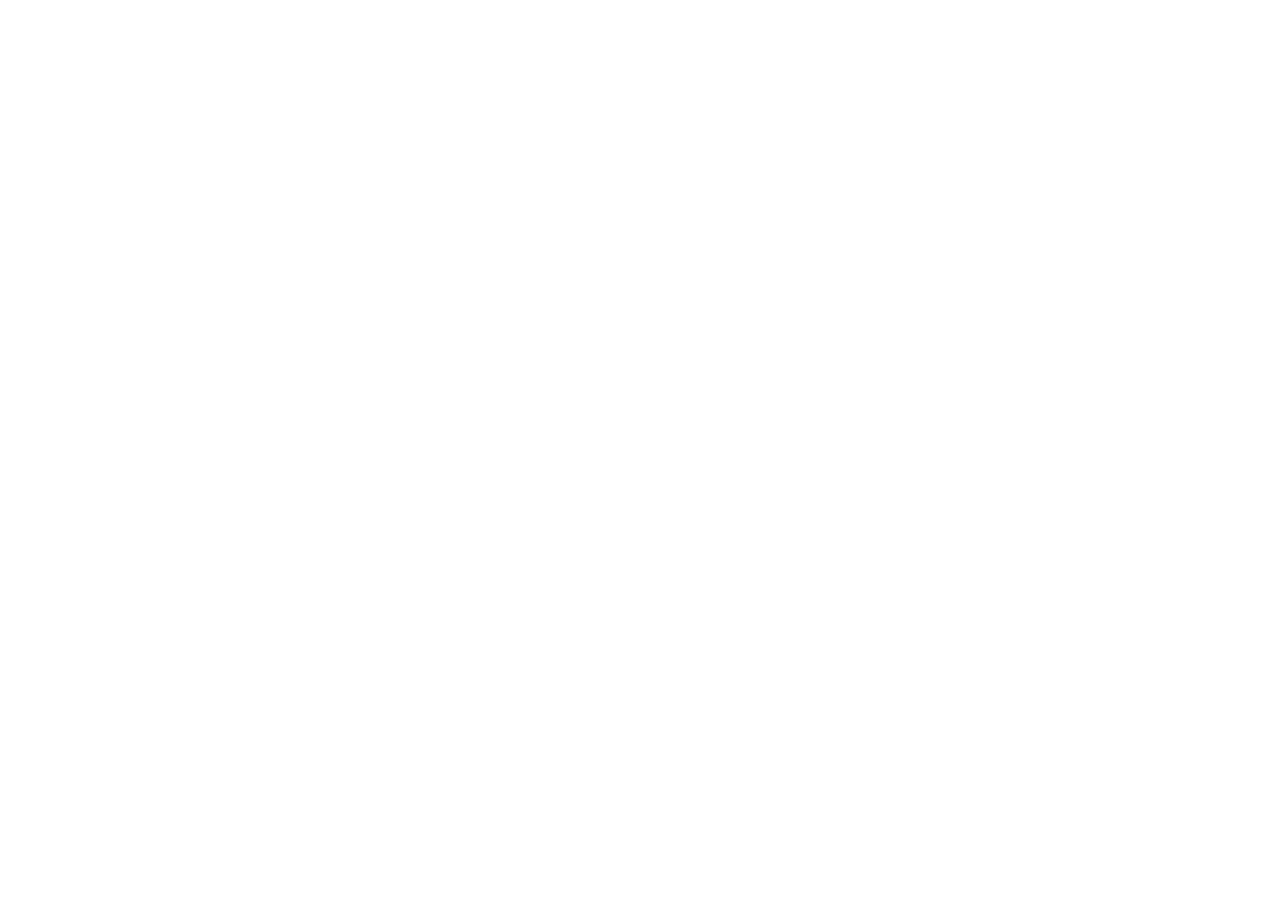
==== pricing.html @ ac459fe8 "comment" ====
<!DOCTYPE html>
<html lang="en">

<head>
    <meta charset="UTF-8">
    <meta name="viewport" content="width=device-width, initial-scale=1.0">
    <title>Pricing</title>


    <link href="https://cdn.jsdelivr.net/npm/bootstrap@5.0.2/dist/css/bootstrap.min.css" rel="stylesheet"
        integrity="sha384-EVSTQN3/azprG1Anm3QDgpJLIm9Nao0Yz1ztcQTwFspd3yD65VohhpuuCOmLASjC" crossorigin="anonymous">

    <!--==================Finsweet CSS=====================-->

    <link rel="stylesheet" data-purpose="Layout StyleSheet" title="Web Awesome"
        href="/css/app-wa-462758aa1e172f82d39e1ea35e919e0a.css?vsn=d">

    <link rel="stylesheet" href="https://site-assets.fontawesome.com/releases/v6.6.0/css/all.css">

    <link rel="stylesheet" href="https://site-assets.fontawesome.com/releases/v6.6.0/css/sharp-duotone-solid.css">

    <link rel="stylesheet" href="https://site-assets.fontawesome.com/releases/v6.6.0/css/sharp-thin.css">

    <link rel="stylesheet" href="https://site-assets.fontawesome.com/releases/v6.6.0/css/sharp-solid.css">

    <link rel="stylesheet" href="https://site-assets.fontawesome.com/releases/v6.6.0/css/sharp-regular.css">

    <link rel="stylesheet" href="https://site-assets.fontawesome.com/releases/v6.6.0/css/sharp-light.css">

    <link rel="stylesheet" href="./css/pricingCss/style.pricing.css">
    <link rel="stylesheet" href="./css/pricingCss/responsive.pricing.css">
</head>

<body>

 <!-- ================ anime bot=========== -->

</body>

</html>
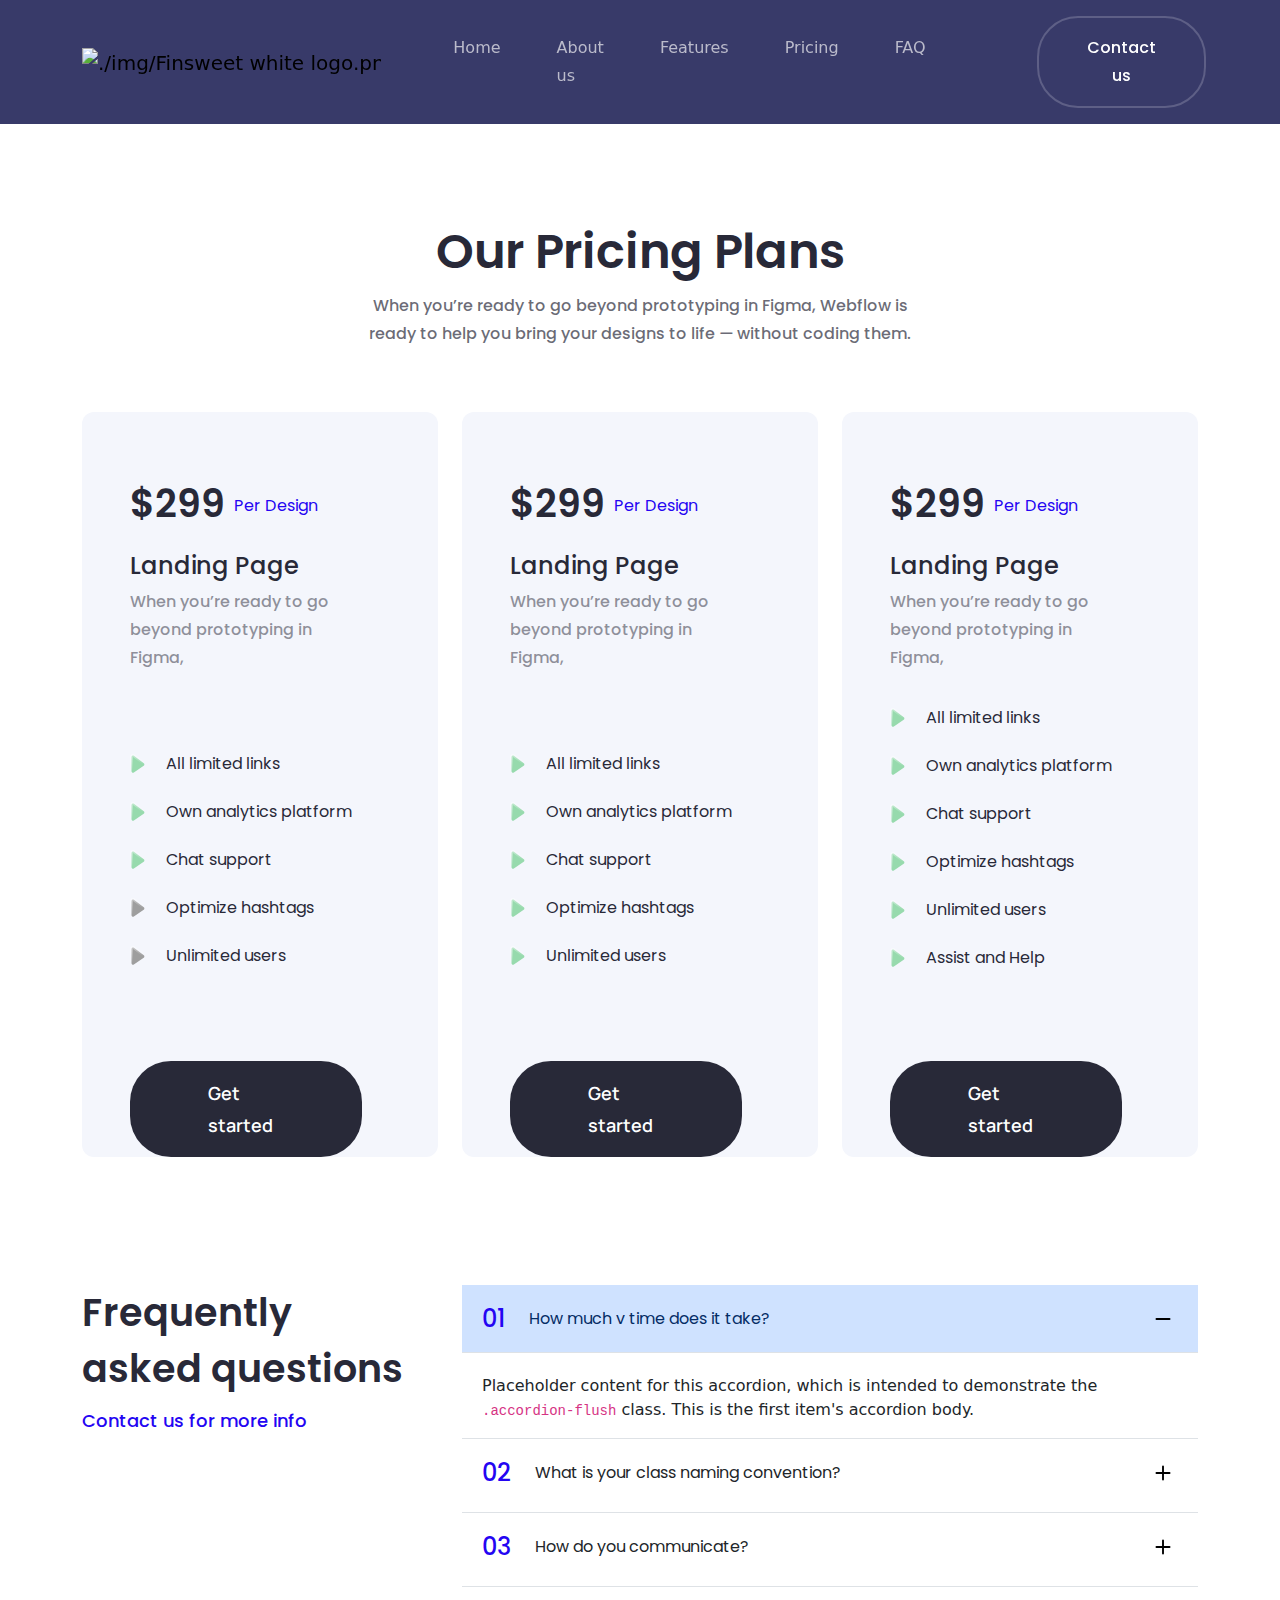
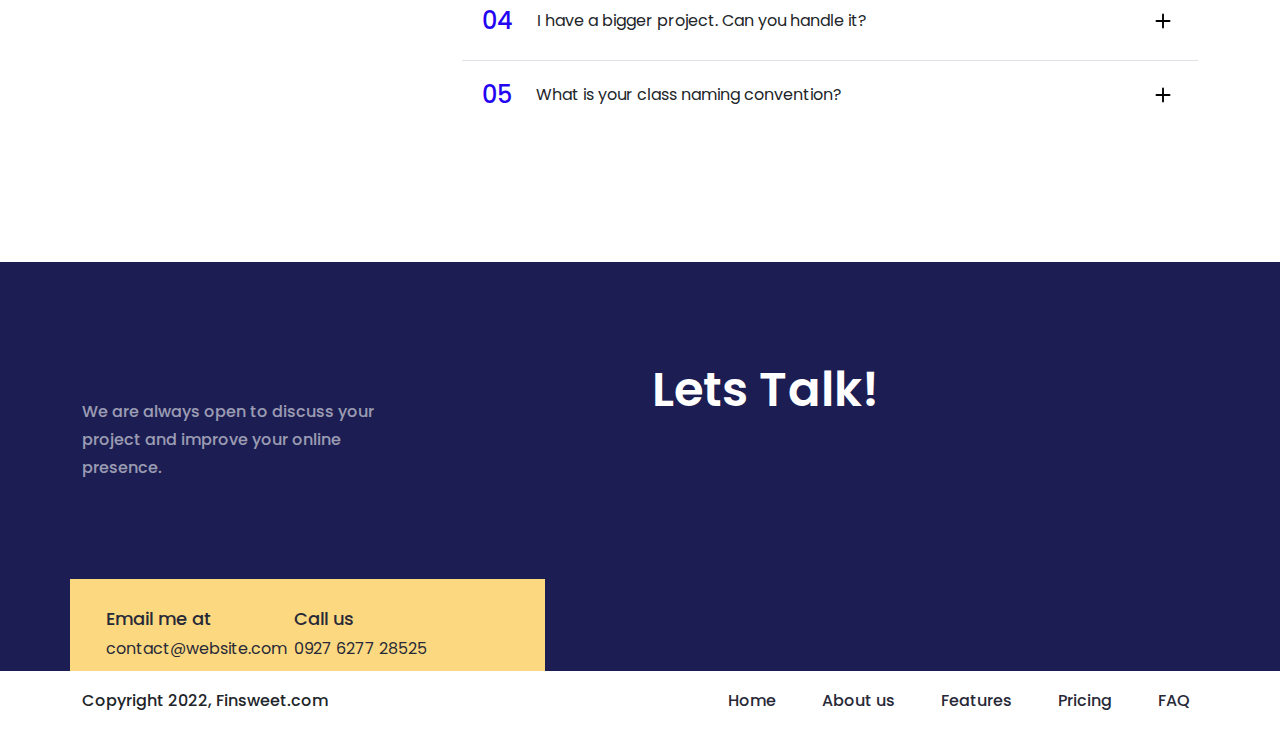
==== commit d4d84bd0: "pricing menu add" ====
--- a/pricing.html
+++ b/pricing.html
@@ -7,9 +7,6 @@
     <title>Pricing</title>
 
 
-    <link href="https://cdn.jsdelivr.net/npm/bootstrap@5.0.2/dist/css/bootstrap.min.css" rel="stylesheet"
-        integrity="sha384-EVSTQN3/azprG1Anm3QDgpJLIm9Nao0Yz1ztcQTwFspd3yD65VohhpuuCOmLASjC" crossorigin="anonymous">
-
     <!--==================Finsweet CSS=====================-->
 
     <link rel="stylesheet" data-purpose="Layout StyleSheet" title="Web Awesome"
@@ -26,15 +23,349 @@
     <link rel="stylesheet" href="https://site-assets.fontawesome.com/releases/v6.6.0/css/sharp-regular.css">
 
     <link rel="stylesheet" href="https://site-assets.fontawesome.com/releases/v6.6.0/css/sharp-light.css">
+
+    <link href="https://cdn.jsdelivr.net/npm/bootstrap@5.3.3/dist/css/bootstrap.min.css" rel="stylesheet"
+        integrity="sha384-QWTKZyjpPEjISv5WaRU9OFeRpok6YctnYmDr5pNlyT2bRjXh0JMhjY6hW+ALEwIH" crossorigin="anonymous">
 
     <link rel="stylesheet" href="./css/pricingCss/style.pricing.css">
     <link rel="stylesheet" href="./css/pricingCss/responsive.pricing.css">
 </head>
 
 <body>
-
- <!-- ================ anime bot=========== -->
-
+    <!-- ==================== Nav Bar Start ======================  -->
+
+    <div id="header" class="fixed-top sticky">
+        <div class="container p-0">
+            <nav class="navbar navbar-expand-lg NavBar_Modify">
+                <div class="container-fluid">
+                    <a class="navbar-brand" href="#"><img src="./images/Finsweet white logo 1.png" class=""
+                            alt="./img/Finsweet white logo.png"></a>
+                    <button class="navbar-toggler" type="button" data-bs-toggle="collapse"
+                        data-bs-target="#navbarSupportedContent" aria-controls="navbarSupportedContent"
+                        aria-expanded="false" aria-label="Toggle navigation">
+                        <span class="navbar-toggler-icon"></span>
+                    </button>
+                    <div class="collapse navbar-collapse" id="navbarSupportedContent">
+                        <ul class="navbar-nav ms-auto NavBarPadding">
+                            <li class="nav-item">
+                                <a class="nav-link NavBar_link" aria-current="page" href="./index.html">Home</a>
+                            </li>
+                            <li class="nav-item NavBarPadding">
+                                <a class="nav-link NavBar_link" aria-current="page" href="./about.html">About us</a>
+                            </li>
+                            <li class="nav-item NavBarPadding">
+                                <a class="nav-link NavBar_link" aria-current="page" href="./features.html">Features</a>
+                            </li>
+                            <li class="nav-item NavBarPadding">
+                                <a class="nav-link NavBar_link" aria-current="page" href="./pricing.html">Pricing</a>
+                            </li>
+                            <li class="nav-item NavBarPadding">
+                                <a class="nav-link NavBar_link" aria-current="page" href="#">FAQ</a>
+                            </li>
+                        </ul>
+                        <form class="d-flex btn_form" role="search">
+                            <button class="btn_Modify" type="submit">Contact us</button>
+                        </form>
+                    </div>
+                </div>
+            </nav>
+        </div>
+    </div>
+    <!-- ==================== Nav Bar End ======================  -->
+
+
+
+    <!-- ==================== Pricing part Start ======================  -->
+
+
+    <section id="Pricing">
+        <div class="container">
+            <!--//// pricing head part ////-->
+            <div class="d-flex flex-column align-items-center">
+                <div class="PricingHead">
+                    <h2 class="PricingHead__h2">Our Pricing Plans</h2>
+                    <p class="PricingHead__p pt-2">When you’re ready to go beyond prototyping in Figma, Webflow is ready
+                        to help
+                        you bring your designs to life — without coding them.</p>
+                </div>
+            </div>
+
+            <!-- //// pricing bottom part //// -->
+
+            <div class="row">
+                <div class="col-lg-4">
+                    <div class="pricingItem position-relative overflow-hidden z-1">
+                        <div class="pricingBgOverly">
+                            <h5 class="pricingItem__h5">$299 <span class="pricingItem__span align-middle z-1">Per
+                                    Design</span></h5>
+                            <h3 class="pricingItem__h3 mb-1 mt-3 ">Landing Page </h3>
+                            <p class="pricingItem__p ">When you’re ready to go beyond prototyping in Figma,</p>
+                            <ul class="pricingItem__list p-0">
+                                <li><img src="./images/Pointer.svg" alt="" class="me-3"> All limited
+                                    links</li>
+                                <li><img src="./images/Pointer.svg" alt="" class="me-3"> Own analytics
+                                    platform</li>
+                                <li><img src="./images/Pointer.svg" alt="" class="me-3"> Chat support
+                                </li>
+                                <li><img src="./images/Pointer (1).svg" alt="" class="me-3 pricingItem__icon"> Optimize
+                                    hashtags</li>
+                                <li><img src="./images/Pointer (1).svg" alt="" class="me-3 pricingItem__icon"> Unlimited
+                                    users</li>
+                            </ul>
+
+                            <div class="d-flex justify-content-center">
+                                <a href="#" class="pricingItem__btn">Get started</a>
+                            </div>
+                        </div>
+                    </div>
+                </div>
+                <div class="col-lg-4">
+                    <div class="pricingItem position-relative overflow-hidden z-1">
+                        <div class="pricingBgOverly">
+                            <h5 class="pricingItem__h5">$299 <span class="pricingItem__span align-middle z-1">Per
+                                    Design</span></h5>
+                            <h3 class="pricingItem__h3 mb-1 mt-3 ">Landing Page </h3>
+                            <p class="pricingItem__p ">When you’re ready to go beyond prototyping in Figma,</p>
+                            <ul class="pricingItem__list p-0">
+                                <li><img src="./images/Pointer.svg" alt="" class="me-3"> All limited
+                                    links</li>
+                                <li><img src="./images/Pointer.svg" alt="" class="me-3"> Own analytics
+                                    platform</li>
+                                <li><img src="./images/Pointer.svg" alt="" class="me-3"> Chat support
+                                </li>
+                                <li><img src="./images/Pointer.svg" alt="" class="me-3"> Optimize
+                                    hashtags</li>
+                                <li><img src="./images/Pointer.svg" alt="" class="me-3"> Unlimited
+                                    users</li>
+                            </ul>
+
+                            <div class="d-flex justify-content-center">
+                                <a href="#" class="pricingItem__btn">Get started</a>
+                            </div>
+                        </div>
+                    </div>
+                </div>
+                <div class="col-lg-4">
+                    <div class="pricingItem position-relative overflow-hidden z-1">
+                        <div class="pricingBgOverly">
+                            <h5 class="pricingItem__h5">$299 <span class="pricingItem__span align-middle z-1">Per
+                                    Design</span></h5>
+                            <h3 class="pricingItem__h3 mb-1 mt-3 ">Landing Page </h3>
+                            <p class="pricingItem__p ">When you’re ready to go beyond prototyping in Figma,</p>
+                            <ul class="pricingItem__list pricingItem-modify p-0">
+                                <li><img src="./images/Pointer.svg" alt="" class="me-3"> All limited
+                                    links</li>
+                                <li><img src="./images/Pointer.svg" alt="" class="me-3"> Own analytics
+                                    platform</li>
+                                <li><img src="./images/Pointer.svg" alt="" class="me-3"> Chat support
+                                </li>
+                                <li><img src="./images/Pointer.svg" alt="" class="me-3"> Optimize
+                                    hashtags</li>
+                                <li><img src="./images/Pointer.svg" alt="" class="me-3"> Unlimited
+                                    users</li>
+                                <li><img src="./images/Pointer.svg" alt="" class="me-3"> Assist and Help</li>
+                            </ul>
+
+                            <div class="d-flex justify-content-center">
+                                <a href="#" class="pricingItem__btn pricingItem__btn-Modify">Get started</a>
+                            </div>
+                        </div>
+                    </div>
+                </div>
+            </div>
+        </div>
+    </section>
+
+    <!-- ==================== Pricing part End ======================  -->
+
+    <!-- ==================== Questions  Part Start ======================  -->
+    <section id="Questions">
+        <div class="container">
+            <div class="row">
+                <div class="col-lg-4">
+                    <div class="QuestionsLeft">
+                        <h3 class="QuestionsLeft_h3 mb-2">Frequently <br>asked questions</h3>
+                        <span class="QuestionsLeft_link">Contact us for more info</span>
+                    </div>
+                </div>
+                <div class="col-lg-8">
+                    <div>
+                        <div class="accordion accordion-flush" id="accordionFlushExample">
+                            <div class="accordion-item">
+                                <h2 class="accordion-header Accordion-Moddify">
+                                    <button class="accordion-button" type="button" data-bs-toggle="collapse"
+                                        data-bs-target="#item1" aria-expanded="true" aria-controls="item1">
+                                        <span class="AccordionNum-Moddify me-4">01</span> How much v time does it take?
+                                    </button>
+                                </h2>
+                                <div id="item1" class="accordion-collapse collapse show"
+                                    data-bs-parent="#accordionFlushExample">
+                                    <div class="accordion-body">Placeholder content for this accordion, which is
+                                        intended to demonstrate the <code>.accordion-flush</code> class. This is the
+                                        first item's accordion body.</div>
+                                </div>
+                            </div>
+                            <div class="accordion-item">
+                                <h2 class="accordion-header Accordion-Moddify">
+                                    <button class="accordion-button collapsed" type="button" data-bs-toggle="collapse"
+                                        data-bs-target="#item2" aria-expanded="false" aria-controls="item1">
+                                        <span class="AccordionNum-Moddify me-4">02</span> What is your class naming
+                                        convention?
+                                    </button>
+                                </h2>
+                                <div id="item2" class="accordion-collapse collapse"
+                                    data-bs-parent="#accordionFlushExample">
+                                    <div class="accordion-body">Placeholder content for this accordion, which is
+                                        intended to demonstrate the <code>.accordion-flush</code> class. This is the
+                                        second item's accordion body. Let's imagine this being filled with some actual
+                                        content.</div>
+                                </div>
+                            </div>
+                            <div class="accordion-item">
+                                <h2 class="accordion-header Accordion-Moddify">
+                                    <button class="accordion-button collapsed" type="button" data-bs-toggle="collapse"
+                                        data-bs-target="#item3" aria-expanded="false" aria-controls="item3">
+                                        <span class="AccordionNum-Moddify me-4">03</span> How do you communicate?
+                                    </button>
+                                </h2>
+                                <div id="item3" class="accordion-collapse collapse"
+                                    data-bs-parent="#accordionFlushExample">
+                                    <div class="accordion-body">Placeholder content for this accordion, which is
+                                        intended to demonstrate the <code>.accordion-flush</code> class. This is the
+                                        third item's accordion body. Nothing more exciting happening here in terms of
+                                        content, but just filling up the space to make it look, at least at first
+                                        glance, a bit more representative of how this would look in a real-world
+                                        application.</div>
+                                </div>
+                            </div>
+                            <div class="accordion-item">
+                                <h2 class="accordion-header Accordion-Moddify">
+                                    <button class="accordion-button collapsed" type="button" data-bs-toggle="collapse"
+                                        data-bs-target="#item4" aria-expanded="false" aria-controls="item4">
+                                        <span class="AccordionNum-Moddify me-4">04</span> I have a bigger project. Can
+                                        you handle it?
+                                    </button>
+                                </h2>
+                                <div id="item4" class="accordion-collapse collapse"
+                                    data-bs-parent="#accordionFlushExample">
+                                    <div class="accordion-body">Placeholder content for this accordion, which is
+                                        intended to demonstrate the <code>.accordion-flush</code> class. This is the
+                                        third item's accordion body. Nothing more exciting happening here in terms of
+                                        content, but just filling up the space to make it look, at least at first
+                                        glance, a bit more representative of how this would look in a real-world
+                                        application.</div>
+                                </div>
+                            </div>
+                            <div class="accordion-item">
+                                <h2 class="accordion-header Accordion-Moddify">
+                                    <button class="accordion-button collapsed" type="button" data-bs-toggle="collapse"
+                                        data-bs-target="#item5" aria-expanded="false" aria-controls="item5">
+                                        <span class="AccordionNum-Moddify me-4">05</span> What is your class naming
+                                        convention?
+                                    </button>
+                                </h2>
+                                <div id="item5" class="accordion-collapse collapse"
+                                    data-bs-parent="#accordionFlushExample">
+                                    <div class="accordion-body">Placeholder content for this accordion, which is
+                                        intended to demonstrate the <code>.accordion-flush</code> class. This is the
+                                        third item's accordion body. Nothing more exciting happening here in terms of
+                                        content, but just filling up the space to make it look, at least at first
+                                        glance, a bit more representative of how this would look in a real-world
+                                        application.</div>
+                                </div>
+                            </div>
+                        </div>
+                    </div>
+                </div>
+            </div>
+        </div>
+    </section>
+
+    <!-- ==================== Questions  Part End ======================  -->
+
+
+
+
+    <!-- ==================== footer Part Start ======================  -->
+
+
+    <footer id="footer">
+        <div class="container">
+            <div class="row">
+                <!-- footer left part -->
+                <div class="col-lg-5">
+                    <div class="col-lg-9">
+                        <a href="#"><img src="./images/Finsweet white logo 1.png" alt=""></a>
+                        <p class="footer__p mt-3">We are always open to discuss your project and improve your online
+                            presence.</p>
+                    </div>
+                    <div class="row footerContact ps-4 pt-4 pb-2">
+                        <div class="col-lg-5">
+                            <h4 class="footerContact__emailtitle">Email me at</h4>
+                            <a href="#" class="footerContact_email">contact@website.com</a>
+                        </div>
+                        <div class="col-lg-6 ">
+                            <h4 class="footerContact__calltitle">Call us</h4>
+                            <a href="#" class="footerContact__num">0927 6277 28525</a>
+                        </div>
+                    </div>
+                </div>
+                <!-- footer right part -->
+                <div class="col-lg-3 offset-1">
+                    <h2 class="footerRight__h2">Lets Talk!</h2>
+                    <div class="footerSocial">
+                        <a href="#"><i class="fa-brands fa-facebook footerRight__Socail-Moddify"></i></a>
+                        <a href="#"><i class="fa-brands fa-twitter footerRight__Socail-Moddify"></i></a>
+                        <a href="#"><i class="fa-brands fa-instagram footerRight__Socail-Moddify"></i></a>
+                        <a href="#"><i class="fa-brands fa-linkedin footerRight__Socail-Moddify"></i></a>
+                    </div>
+                </div>
+            </div>
+        </div>
+    </footer>
+    <!-- footer menu  -->
+    <footer id="footerMenu">
+        <div class="container p-0">
+            <nav class="navbar navbar-expand-lg">
+                <div class="container-fluid">
+                    <span class="footer__copyright">Copyright 2022, Finsweet.com</span>
+                    <div class="collapse navbar-collapse" id="navbarSupportedContent">
+                        <ul class="navbar-nav ms-auto">
+                            <li class="nav-item">
+                                <a class="nav-link footer__navlink" aria-current="page" href="#">Home</a>
+                            </li>
+                            <li class="nav-item footer__navitem">
+                                <a class="nav-link footer__navlink" aria-current="page" href="#">About us</a>
+                            </li>
+                            <li class="nav-item footer__navitem">
+                                <a class="nav-link footer__navlink" aria-current="page" href="#">Features</a>
+                            </li>
+                            <li class="nav-item footer__navitem">
+                                <a class="nav-link footer__navlink" aria-current="page" href="#">Pricing</a>
+                            </li>
+                            <li class="nav-item footer__navitem">
+                                <a class="nav-link footer__navlink" aria-current="page" href="#">FAQ</a>
+                            </li>
+                        </ul>
+                    </div>
+                </div>
+            </nav>
+        </div>
+    </footer>
+    <!-- ==================== footer Part End ======================  -->
+
+
+
+
+
+
+
+
+    <!-- ================ anime bot=========== -->
+
+    <script src="https://cdn.jsdelivr.net/npm/bootstrap@5.3.3/dist/js/bootstrap.bundle.min.js"
+        integrity="sha384-YvpcrYf0tY3lHB60NNkmXc5s9fDVZLESaAA55NDzOxhy9GkcIdslK1eN7N6jIeHz"
+        crossorigin="anonymous"></script>
 </body>
 
 </html>--- a/css/pricingCss/style.pricing.css
+++ b/css/pricingCss/style.pricing.css
@@ -0,0 +1,438 @@
+
+@import url('https://fonts.googleapis.com/css2?family=Manrope:wght@200..800&family=Poppins:ital,wght@0,100;0,200;0,300;0,400;0,500;0,600;0,700;0,800;0,900;1,100;1,200;1,300;1,400;1,500;1,600;1,700;1,800;1,900&display=swap');
+
+/* ==================common css Start=================== */
+
+* {
+    margin: 0;
+    padding: 0;
+    outline: 0;
+    box-sizing: border-box;
+}
+
+ul,
+li,
+ol {
+    list-style: none;
+}
+
+a,
+span {
+    text-decoration: none;
+    display: inline-block;
+}
+
+h1,
+h2,
+h3,
+h4,
+h5,
+h6,
+div,
+section,
+p,
+a,
+button,
+img,
+svg {
+    margin: 0;
+    padding: 0;
+}
+
+img {
+    vertical-align: middle;
+}
+
+:root {
+    --bg_color: #1C1E53;
+    --dark_blue: #282938;
+    --royle_blue: #2405F2;
+    --Manrope: "Manrope", sans-serif;
+    --Poppins: "Poppins", sans-serif;
+    --primary_font_color: #282938;
+    --primary_font_size: 16px;
+    --primary_font_weight: 400;
+    --primary_heading_size: 32px;
+    --primary_heading_weight: 500;
+}
+
+/* ==================common css end=================== */
+
+/*==================== Nav Bar Start ====================== */
+
+.sticky {
+    background: #1c1e53df;
+}
+
+.NavBar_Modify {
+    padding: 16px 0;
+}
+
+.NavBarPadding {
+    padding-left: 56px;
+}
+
+.NavBar_link {
+    color: #BBBBCB;
+    font-family: var(--font_family);
+    font-size: var(--primary_font_size);
+    font-weight: var(--primary_heading_weight);
+    line-height: 28px;
+    transition: ease-in-out 0.3s;
+    position: relative;
+    padding: 0 !important;
+}
+
+.NavBar_link::after {
+    content: "";
+    height: 3px;
+    width: 0%;
+    background-color: rgb(255, 255, 255);
+    position: absolute;
+    bottom: 0;
+    left: 0;
+    transition: ease-in-out 0.3s;
+}
+
+.NavBar_link:hover {
+    color: #fff;
+}
+
+.NavBar_link:hover::after {
+    width: 100%;
+}
+
+.btn_Modify {
+    font-family: var(--Poppins);
+    font-size: var(--primary_font_size);
+    font-weight: var(--primary_heading_weight);
+    line-height: 28px;
+    padding: 16px 48px;
+    background: transparent;
+    border: 2px solid #F4F6FC33;
+    border-radius: 41px;
+    margin-left: 111px;
+    color: #fff;
+    overflow: hidden;
+    position: relative;
+    transition: 0.5s all ease;
+}
+
+.btn_Modify:hover {
+    color: var(--dark_blue);
+}
+
+.btn_Modify::after {
+    content: "";
+    height: 100%;
+    width: 100%;
+    background: rgba(252, 217, 128, 1);
+    position: absolute;
+    bottom: 0;
+    left: -190px;
+    border-radius: 41px;
+    transition: 0.5s all ease;
+    z-index: -1;
+}
+
+.btn_Modify:hover::after {
+    left: 0;
+}
+
+/*==================== Nav Bar End ====================== */
+
+
+/* <!-- ==================== Pricing part start ======================  --> */
+
+#Pricing{
+    padding: 220px 0 0;
+}
+
+.PricingHead{
+    width: 562px; 
+    text-align: center;  
+}
+
+.PricingHead__h2{
+    font-family: var(--Poppins);
+    font-size: 48px;
+    font-weight: 600;
+    line-height: 64px;
+    color: var(--dark_blue);
+}
+
+.PricingHead__p{
+    font-family: var(--Poppins);
+    font-size: var(--primary_font_size);
+    font-weight: var(--primary_heading_weight);
+    line-height: 28px;    
+    color: rgba(40, 41, 56, 0.686);
+}
+
+/* <!-- //// pricing bottom part //// --> */
+
+.pricingItem{
+    height: 745px;
+    background: #F4F6FC;
+    padding: 64px 76px 0 48px;
+    border-radius: 12px;
+    transition: ease-in-out 0.2s;
+    margin-top: 64px;
+}
+
+.pricingItem:hover{
+    background: var(--bg_color);
+    scale: 1.03;
+}
+.pricingBgOverly::before {
+    content: "";
+    position: absolute;
+    width: 150%;
+    height: 150%;
+    left: -119px;
+    top: -411px;
+    clip-path: circle(50% at 50% 50%);
+    z-index: -1;
+}
+.pricingItem:hover .pricingBgOverly::before{
+    background: rgba(255, 255, 255, 0.06);
+}
+
+.pricingItem__h5{
+    font-family: Poppins;
+    font-size: 38px;
+    font-weight: 600;
+    line-height: 56px;   
+    color: var(--dark_blue); 
+}
+
+.pricingItem:hover .pricingItem__h5{
+    color: #fff;
+}
+
+.pricingItem__span{
+    font-family: Poppins;
+    font-size: 16px;
+    font-weight: 400;
+    line-height: 28px;
+    color: var(--royle_blue);    
+}
+.pricingItem:hover .pricingItem__span{
+    color: #FCD980;
+}
+
+.pricingItem__h3{
+    font-family: Poppins;
+    font-size: 24px;
+    font-weight: 500;
+    line-height: 36px;
+    color: var(--dark_blue);    
+}
+.pricingItem:hover .pricingItem__h3{
+    color: #fff;
+}
+.pricingItem__p{
+    font-family: Poppins;
+    font-size: 16px;
+    font-weight: 500;
+    line-height: 28px;
+    color: rgba(40, 41, 56, 0.509);    
+}
+
+.pricingItem:hover .pricingItem__p{
+    color: rgba(255, 255, 255, 0.591);
+}
+
+.pricingItem__list{
+    margin-top: 78px;
+}
+
+.pricingItem__list li{
+    font-family: var(--Poppins);
+    font-size: var(--primary_font_size);
+    font-weight: var(--primary_font_weight);
+    line-height: 28px;
+    color: #282938;
+    margin-bottom: 20px;
+}
+.pricingItem:hover .pricingItem__list li{
+    color: #fff;
+}
+.pricingItem__icon {
+    filter: grayscale(1);
+}
+
+.pricingItem__btn{
+    font-family: var(--Manrope);
+    font-size: 18px;
+    font-weight: 600;
+    line-height: 32px; 
+    color: #fff;
+    padding: 16px 78px;
+    background: var(--dark_blue);
+    border-radius: 41px;
+    margin-top: 71px;
+}
+
+.pricingItem:hover .pricingItem__btn{
+    color: var(--dark_blue);
+    background: #FCD980;
+}
+
+.pricingItem-modify{
+    margin-top: 32px;
+}
+.pricingItem__btn-Modify{
+    margin-top: 69px;
+}
+
+/* <!-- ==================== Pricing part End ======================  --> */
+
+
+/* <!-- =================== Questions  Part Start =====================  --> */
+
+#Questions {
+    padding: 128px 0;
+}
+
+.QuestionsLeft_h3 {
+    font-family: var(--Poppins);
+    font-size: 38px;
+    font-weight: 600;
+    line-height: 56px;
+    color: var(--dark_blue);
+}
+
+.QuestionsLeft_link {
+    font-family: var(--Poppins);
+    font-size: 18px;
+    font-weight: var(--primary_heading_weight);
+    line-height: 32px;
+    color: var(--royle_blue);
+}
+
+.accordion-header{
+    margin-bottom: 5px;
+}
+
+.accordion-button::after {
+    background-image: url("/images/plus.svg");
+    background-size: 30px;
+    width: 30px;
+    height: 30px;
+}
+
+.accordion-button:not(.collapsed)::after {
+    background-image: url("/images/dash.svg");
+}
+
+.Accordion-Moddify{
+    font-family: var(--Poppins);
+    font-size: 24px;
+    font-weight: var(--primary_heading_weight);
+    line-height: 36px;
+}
+
+.AccordionNum-Moddify{
+    font-family: var(--Poppins);
+    font-size: 24px;
+    font-weight: var(--primary_heading_weight);
+    line-height: 36px;
+    color: #2405F2;
+}
+
+/* <!-- ==================== Questions  Part End ======================  --> */
+
+
+
+/* ==================== footer part Start ===================== */
+
+#footer{
+    background: rgba(28, 30, 83, 1);
+    padding: 96px 0 0;
+}
+
+.footer__p{
+    font-family: var(--Poppins);
+    font-size: var(--primary_font_size);
+    font-weight: var(--primary_heading_weight);
+    line-height: 28px;
+    color: rgba(255, 255, 255, 0.573);
+}   
+
+.footerContact{
+    background: #FCD980;
+    margin-top: 97px;
+}
+
+.footerContact__emailtitle{
+    font-family: var(--Poppins);
+    font-size: 18px;
+    font-weight: 500;
+    line-height: 32px; 
+    color: var(--dark_blue);  
+}
+
+.footerContact_email{
+    font-family: var(--Poppins);
+    font-size: var(--primary_font_weight);
+    font-weight: var(--primary_font_weight);
+    line-height: 28px;  
+    color: var(--dark_blue);  
+}
+
+.footerContact__calltitle{
+    font-family: var(--Poppins);
+    font-size: 18px;
+    font-weight: 500;
+    line-height: 32px; 
+    color: var(--dark_blue);    
+}
+
+.footerContact__num{
+    font-family: var(--Poppins);
+    font-size: var(--primary_font_weight);
+    font-weight: var(--primary_font_weight);
+    line-height: 28px;  
+    color: var(--dark_blue); 
+}
+
+/* <!-- footer right part --> */
+
+.footerRight__h2{
+    font-family: var(--Poppins);
+    font-size: 48px;
+    font-weight: 600;
+    line-height: 64px;    
+    color: #fff;
+}
+
+.footerRight__Socail-Moddify{
+    color: #fff;
+    width: 16px;
+    height: 16px;
+    margin-right: 26px;
+    margin-top: 112px;
+}
+
+.footer__copyright{
+    font-family: Poppins;
+    font-size: 16px;
+    font-weight: 500;
+    line-height: 28px;    
+}
+
+.footer__navitem{
+    padding-left: 30px;
+}
+
+.footer__navlink{
+    font-family: Poppins;
+    font-size: 16px;
+    font-weight: 500;
+    line-height: 28px;    
+    color: var(--dark_blue);
+}
+
+
+/* ==================== footer part End ===================== */
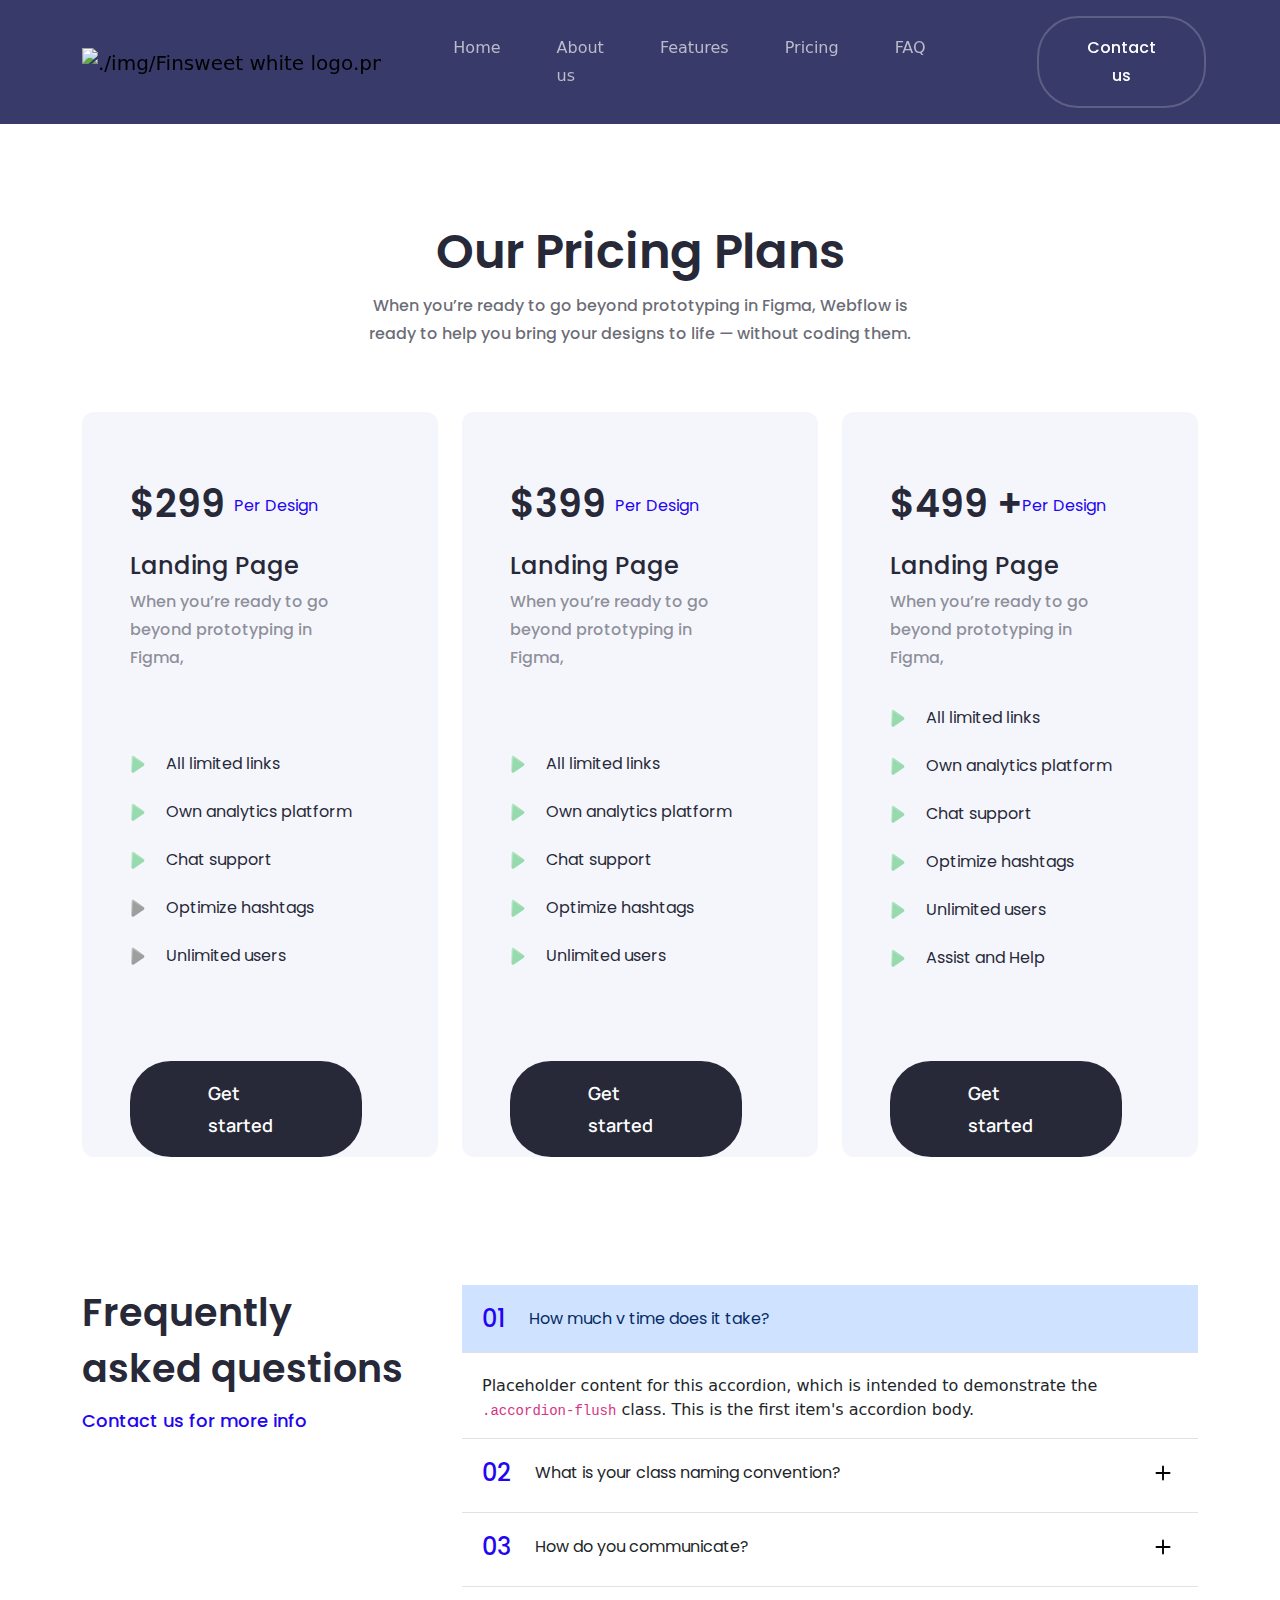
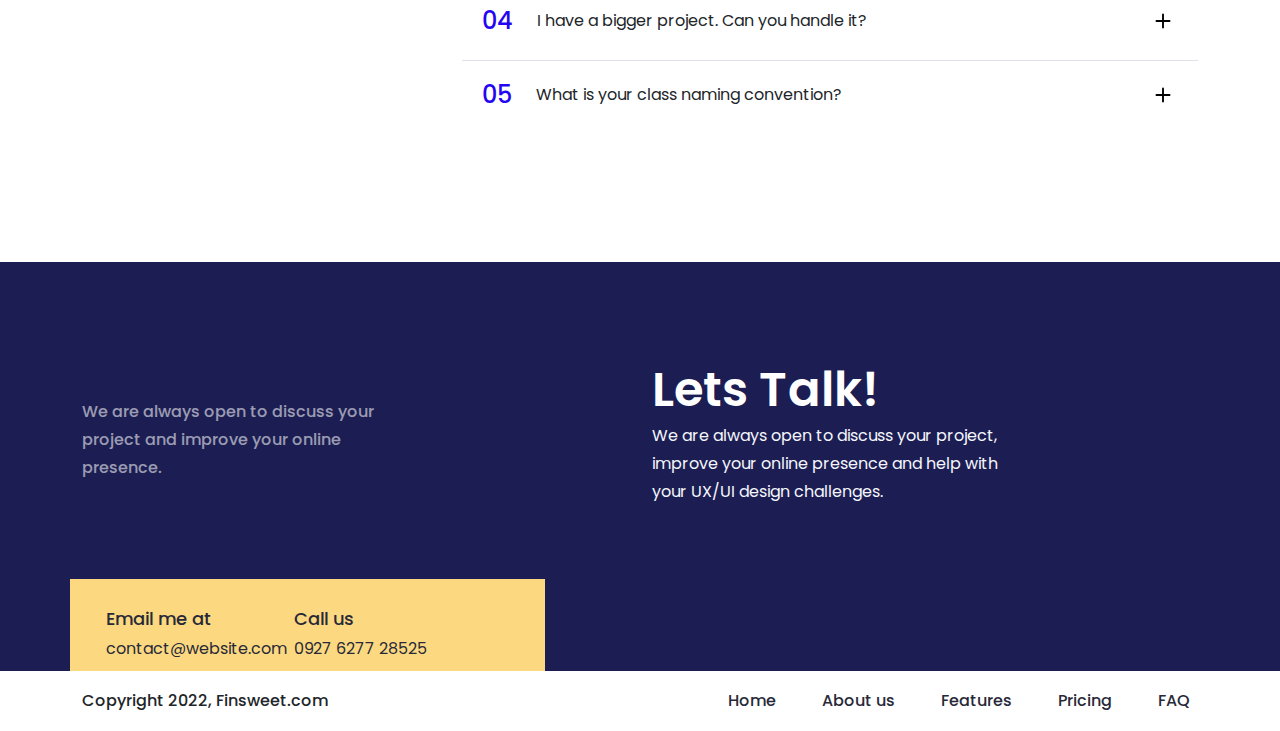
==== commit b9df9731: "Moddify Class" ====
--- a/pricing.html
+++ b/pricing.html
@@ -83,8 +83,8 @@
             <!--//// pricing head part ////-->
             <div class="d-flex flex-column align-items-center">
                 <div class="PricingHead">
-                    <h2 class="PricingHead__h2">Our Pricing Plans</h2>
-                    <p class="PricingHead__p pt-2">When you’re ready to go beyond prototyping in Figma, Webflow is ready
+                    <h2 class="PricingHead__title">Our Pricing Plans</h2>
+                    <p class="PricingHead__summary pt-2">When you’re ready to go beyond prototyping in Figma, Webflow is ready
                         to help
                         you bring your designs to life — without coding them.</p>
                 </div>
@@ -96,10 +96,10 @@
                 <div class="col-lg-4">
                     <div class="pricingItem position-relative overflow-hidden z-1">
                         <div class="pricingBgOverly">
-                            <h5 class="pricingItem__h5">$299 <span class="pricingItem__span align-middle z-1">Per
+                            <h5 class="pricingItem__price">$299 <span class="pricingItem__span align-middle z-1">Per
                                     Design</span></h5>
-                            <h3 class="pricingItem__h3 mb-1 mt-3 ">Landing Page </h3>
-                            <p class="pricingItem__p ">When you’re ready to go beyond prototyping in Figma,</p>
+                            <h3 class="pricingItem__title mb-1 mt-3 ">Landing Page </h3>
+                            <p class="pricingItem__summary">When you’re ready to go beyond prototyping in Figma,</p>
                             <ul class="pricingItem__list p-0">
                                 <li><img src="./images/Pointer.svg" alt="" class="me-3"> All limited
                                     links</li>
@@ -122,10 +122,10 @@
                 <div class="col-lg-4">
                     <div class="pricingItem position-relative overflow-hidden z-1">
                         <div class="pricingBgOverly">
-                            <h5 class="pricingItem__h5">$299 <span class="pricingItem__span align-middle z-1">Per
+                            <h5 class="pricingItem__price">$399 <span class="pricingItem__span align-middle z-1">Per
                                     Design</span></h5>
-                            <h3 class="pricingItem__h3 mb-1 mt-3 ">Landing Page </h3>
-                            <p class="pricingItem__p ">When you’re ready to go beyond prototyping in Figma,</p>
+                            <h3 class="pricingItem__title mb-1 mt-3 ">Landing Page </h3>
+                            <p class="pricingItem__summary ">When you’re ready to go beyond prototyping in Figma,</p>
                             <ul class="pricingItem__list p-0">
                                 <li><img src="./images/Pointer.svg" alt="" class="me-3"> All limited
                                     links</li>
@@ -148,10 +148,10 @@
                 <div class="col-lg-4">
                     <div class="pricingItem position-relative overflow-hidden z-1">
                         <div class="pricingBgOverly">
-                            <h5 class="pricingItem__h5">$299 <span class="pricingItem__span align-middle z-1">Per
+                            <h5 class="pricingItem__price">$499 +<span class="pricingItem__span align-middle z-1">Per
                                     Design</span></h5>
-                            <h3 class="pricingItem__h3 mb-1 mt-3 ">Landing Page </h3>
-                            <p class="pricingItem__p ">When you’re ready to go beyond prototyping in Figma,</p>
+                            <h3 class="pricingItem__title mb-1 mt-3 ">Landing Page </h3>
+                            <p class="pricingItem__summary ">When you’re ready to go beyond prototyping in Figma,</p>
                             <ul class="pricingItem__list pricingItem-modify p-0">
                                 <li><img src="./images/Pointer.svg" alt="" class="me-3"> All limited
                                     links</li>
@@ -184,7 +184,7 @@
             <div class="row">
                 <div class="col-lg-4">
                     <div class="QuestionsLeft">
-                        <h3 class="QuestionsLeft_h3 mb-2">Frequently <br>asked questions</h3>
+                        <h3 class="QuestionsLeft_title mb-2">Frequently <br>asked questions</h3>
                         <span class="QuestionsLeft_link">Contact us for more info</span>
                     </div>
                 </div>
@@ -296,7 +296,7 @@
                 <div class="col-lg-5">
                     <div class="col-lg-9">
                         <a href="#"><img src="./images/Finsweet white logo 1.png" alt=""></a>
-                        <p class="footer__p mt-3">We are always open to discuss your project and improve your online
+                        <p class="footer__summary mt-3">We are always open to discuss your project and improve your online
                             presence.</p>
                     </div>
                     <div class="row footerContact ps-4 pt-4 pb-2">
@@ -311,8 +311,9 @@
                     </div>
                 </div>
                 <!-- footer right part -->
-                <div class="col-lg-3 offset-1">
-                    <h2 class="footerRight__h2">Lets Talk!</h2>
+                <div class="col-lg-4 offset-1">
+                    <h2 class="footerRight__title">Lets Talk!</h2>
+                    <p class="footerRight__summary">We are always open to discuss your project, improve your online presence and help with your UX/UI design challenges.</p>
                     <div class="footerSocial">
                         <a href="#"><i class="fa-brands fa-facebook footerRight__Socail-Moddify"></i></a>
                         <a href="#"><i class="fa-brands fa-twitter footerRight__Socail-Moddify"></i></a>
--- a/css/pricingCss/style.pricing.css
+++ b/css/pricingCss/style.pricing.css
@@ -153,7 +153,7 @@
     text-align: center;  
 }
 
-.PricingHead__h2{
+.PricingHead__title{
     font-family: var(--Poppins);
     font-size: 48px;
     font-weight: 600;
@@ -161,7 +161,7 @@
     color: var(--dark_blue);
 }
 
-.PricingHead__p{
+.PricingHead__summary{
     font-family: var(--Poppins);
     font-size: var(--primary_font_size);
     font-weight: var(--primary_heading_weight);
@@ -176,7 +176,7 @@
     background: #F4F6FC;
     padding: 64px 76px 0 48px;
     border-radius: 12px;
-    transition: ease-in-out 0.2s;
+    transition: ease-in-out 0.4s;
     margin-top: 64px;
 }
 
@@ -198,7 +198,7 @@
     background: rgba(255, 255, 255, 0.06);
 }
 
-.pricingItem__h5{
+.pricingItem__price{
     font-family: Poppins;
     font-size: 38px;
     font-weight: 600;
@@ -206,7 +206,7 @@
     color: var(--dark_blue); 
 }
 
-.pricingItem:hover .pricingItem__h5{
+.pricingItem:hover .pricingItem__price{
     color: #fff;
 }
 
@@ -221,17 +221,17 @@
     color: #FCD980;
 }
 
-.pricingItem__h3{
+.pricingItem__title{
     font-family: Poppins;
     font-size: 24px;
     font-weight: 500;
     line-height: 36px;
     color: var(--dark_blue);    
 }
-.pricingItem:hover .pricingItem__h3{
-    color: #fff;
-}
-.pricingItem__p{
+.pricingItem:hover .pricingItem__title{
+    color: #fff;
+}
+.pricingItem__summary{
     font-family: Poppins;
     font-size: 16px;
     font-weight: 500;
@@ -239,7 +239,7 @@
     color: rgba(40, 41, 56, 0.509);    
 }
 
-.pricingItem:hover .pricingItem__p{
+.pricingItem:hover .pricingItem__summary{
     color: rgba(255, 255, 255, 0.591);
 }
 
@@ -295,7 +295,7 @@
     padding: 128px 0;
 }
 
-.QuestionsLeft_h3 {
+.QuestionsLeft_title {
     font-family: var(--Poppins);
     font-size: 38px;
     font-weight: 600;
@@ -323,7 +323,7 @@
 }
 
 .accordion-button:not(.collapsed)::after {
-    background-image: url("/images/dash.svg");
+    background-image: url("/images/x.svg");
 }
 
 .Accordion-Moddify{
@@ -352,7 +352,7 @@
     padding: 96px 0 0;
 }
 
-.footer__p{
+.footer__summary{
     font-family: var(--Poppins);
     font-size: var(--primary_font_size);
     font-weight: var(--primary_heading_weight);
@@ -399,20 +399,27 @@
 
 /* <!-- footer right part --> */
 
-.footerRight__h2{
+.footerRight__title{
     font-family: var(--Poppins);
     font-size: 48px;
     font-weight: 600;
     line-height: 64px;    
     color: #fff;
 }
-
+.footerRight__summary{
+    font-family: Poppins;
+    font-size: 16px;
+    font-weight: 400;
+    line-height: 28px;
+    color: rgba(244, 246, 252, 1);
+    
+}
 .footerRight__Socail-Moddify{
     color: #fff;
     width: 16px;
     height: 16px;
     margin-right: 26px;
-    margin-top: 112px;
+    margin-top: 40px;
 }
 
 .footer__copyright{
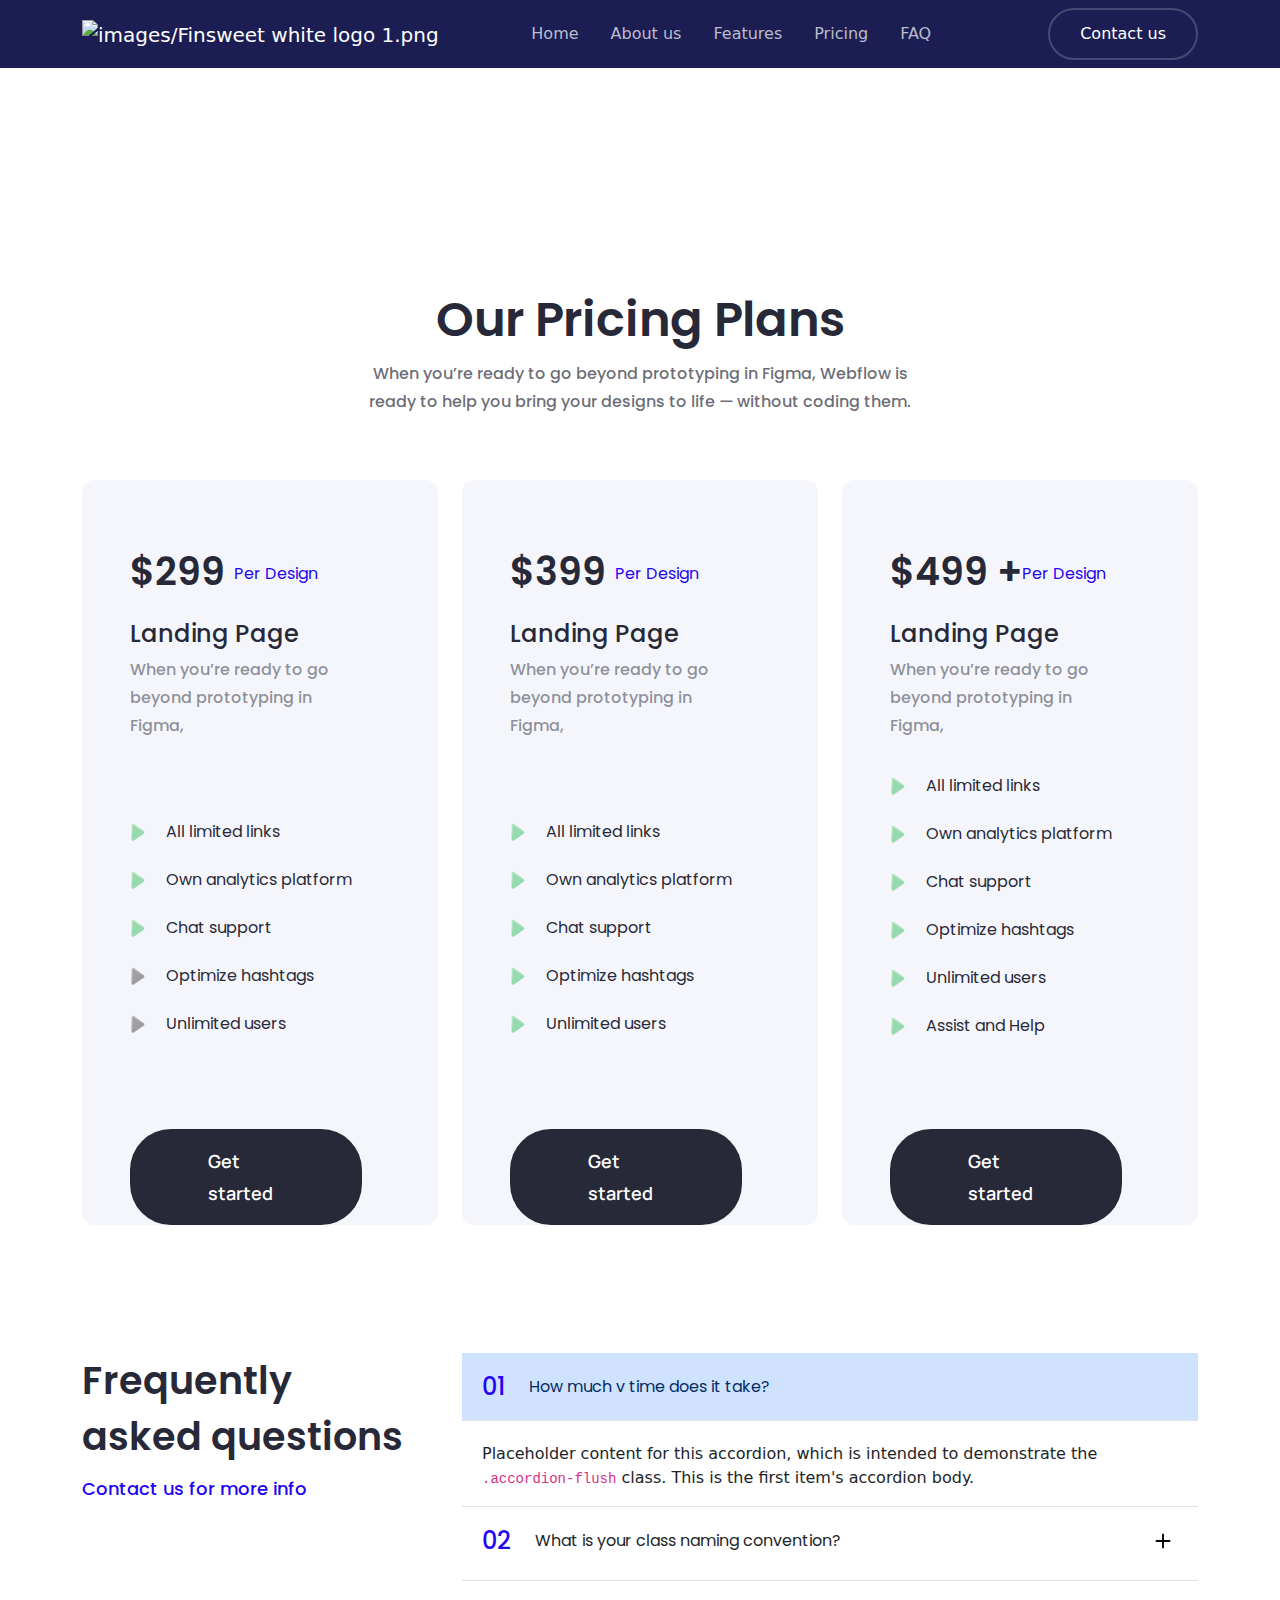
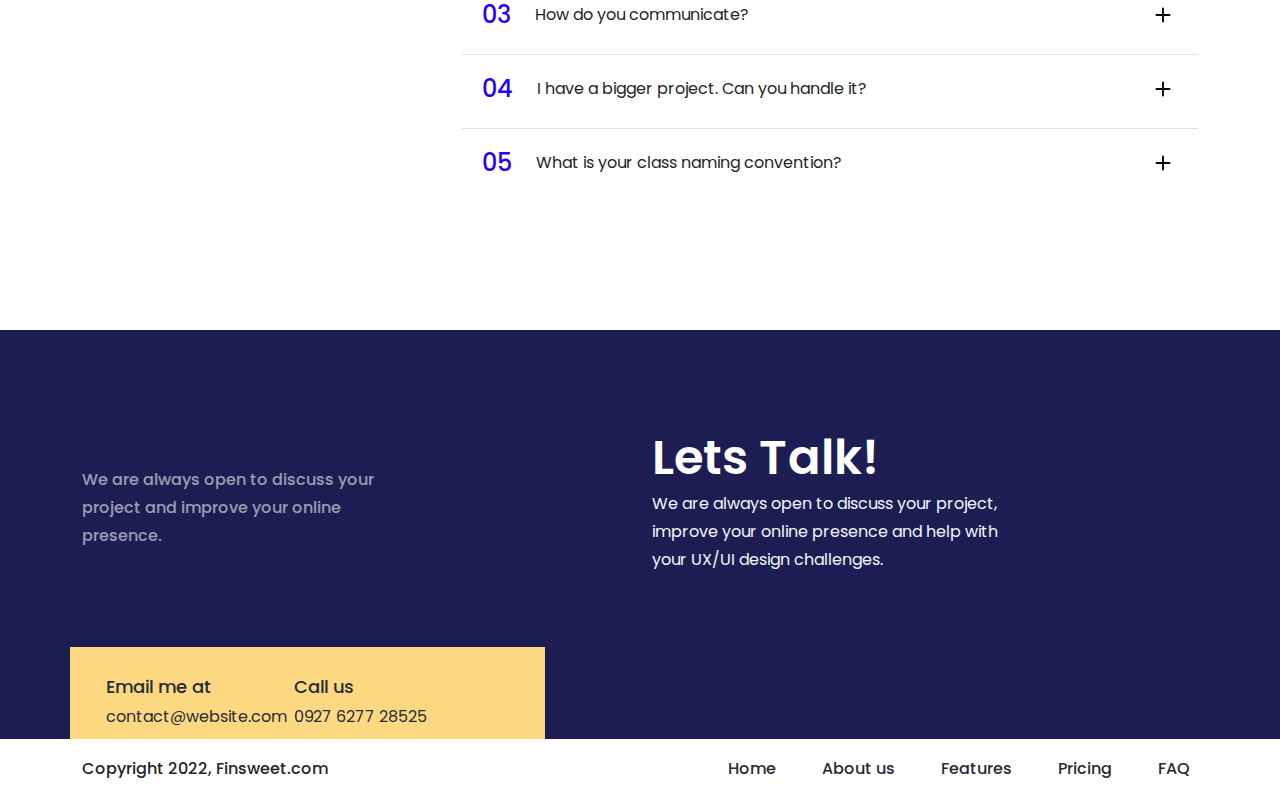
==== commit d725efe0: "responsisve design" ====
--- a/pricing.html
+++ b/pricing.html
@@ -32,46 +32,48 @@
 </head>
 
 <body>
-    <!-- ==================== Nav Bar Start ======================  -->
-
-    <div id="header" class="fixed-top sticky">
-        <div class="container p-0">
-            <nav class="navbar navbar-expand-lg NavBar_Modify">
-                <div class="container-fluid">
-                    <a class="navbar-brand" href="#"><img src="./images/Finsweet white logo 1.png" class=""
-                            alt="./img/Finsweet white logo.png"></a>
-                    <button class="navbar-toggler" type="button" data-bs-toggle="collapse"
-                        data-bs-target="#navbarSupportedContent" aria-controls="navbarSupportedContent"
-                        aria-expanded="false" aria-label="Toggle navigation">
-                        <span class="navbar-toggler-icon"></span>
-                    </button>
-                    <div class="collapse navbar-collapse" id="navbarSupportedContent">
-                        <ul class="navbar-nav ms-auto NavBarPadding">
-                            <li class="nav-item">
-                                <a class="nav-link NavBar_link" aria-current="page" href="./index.html">Home</a>
-                            </li>
-                            <li class="nav-item NavBarPadding">
-                                <a class="nav-link NavBar_link" aria-current="page" href="./about.html">About us</a>
-                            </li>
-                            <li class="nav-item NavBarPadding">
-                                <a class="nav-link NavBar_link" aria-current="page" href="./features.html">Features</a>
-                            </li>
-                            <li class="nav-item NavBarPadding">
-                                <a class="nav-link NavBar_link" aria-current="page" href="./pricing.html">Pricing</a>
-                            </li>
-                            <li class="nav-item NavBarPadding">
-                                <a class="nav-link NavBar_link" aria-current="page" href="#">FAQ</a>
-                            </li>
-                        </ul>
-                        <form class="d-flex btn_form" role="search">
-                            <button class="btn_Modify" type="submit">Contact us</button>
-                        </form>
-                    </div>
-                </div>
-            </nav>
-        </div>
+  <!-- =========================Navber Markap=========================-->
+
+  <nav class="navbar navbar-expand-lg navbar-dark coustomNav ">
+    <div class="container">
+      <a class="navbar-brand" href="#">
+        <picture>
+          <img src="./images/Finsweet white logo 1.png" alt="images/Finsweet white logo 1.png">
+        </picture>
+      </a>
+      <button class="navbar-toggler" type="button" data-bs-toggle="collapse" data-bs-target="#navbarScroll"
+        aria-controls="navbarScroll" aria-expanded="false" aria-label="Toggle navigation">
+        <span class="navbar-toggler-icon"></span>
+      </button>
+      <div class="collapse navbar-collapse" id="navbarScroll">
+        <ul class="navbar-nav ms-auto my-2 my-lg-0 " style="--bs-scroll-height: 100px;">
+          <li class="coustomItam">
+            <a class="nav-link coustomNavItem" aria-current="page" href="/index.html">Home</a>
+          </li>
+          <li class="coustomItam">
+            <a class="nav-link coustomNavItem" aria-current="page" href="./about.html">About us</a>
+          </li>
+          <li class="coustomItam">
+            <a class="nav-link coustomNavItem" aria-current="page" href="./features.html">Features</a>
+          </li>
+          <li class="coustomItam">
+            <a class="nav-link coustomNavItem" aria-current="page" href="./pricing.html">Pricing</a>
+          </li>
+          <li class="coustomItam">
+            <a class="nav-link coustomNavItem" aria-current="page" href="#">FAQ</a>
+          </li>
+
+        </ul>
+        <form class="d-flex">
+
+          <button class="coustomBtn">Contact us</button>
+        </form>
+      </div>
     </div>
-    <!-- ==================== Nav Bar End ======================  -->
+  </nav>
+
+  <!-- =========================Navber Markap=========================-->
+
 
 
 
@@ -93,7 +95,7 @@
             <!-- //// pricing bottom part //// -->
 
             <div class="row">
-                <div class="col-lg-4">
+                <div class="col-sm-6 col-md-4 col-lg-4">
                     <div class="pricingItem position-relative overflow-hidden z-1">
                         <div class="pricingBgOverly">
                             <h5 class="pricingItem__price">$299 <span class="pricingItem__span align-middle z-1">Per
@@ -119,7 +121,7 @@
                         </div>
                     </div>
                 </div>
-                <div class="col-lg-4">
+                <div class="col-sm-6 col-md-4 col-lg-4">
                     <div class="pricingItem position-relative overflow-hidden z-1">
                         <div class="pricingBgOverly">
                             <h5 class="pricingItem__price">$399 <span class="pricingItem__span align-middle z-1">Per
@@ -145,7 +147,7 @@
                         </div>
                     </div>
                 </div>
-                <div class="col-lg-4">
+                <div class="col-sm-6 col-md-4 col-lg-4">
                     <div class="pricingItem position-relative overflow-hidden z-1">
                         <div class="pricingBgOverly">
                             <h5 class="pricingItem__price">$499 +<span class="pricingItem__span align-middle z-1">Per
@@ -293,7 +295,7 @@
         <div class="container">
             <div class="row">
                 <!-- footer left part -->
-                <div class="col-lg-5">
+                <div class="col-sm-7 col-md-5 col-lg-5">
                     <div class="col-lg-9">
                         <a href="#"><img src="./images/Finsweet white logo 1.png" alt=""></a>
                         <p class="footer__summary mt-3">We are always open to discuss your project and improve your online
@@ -304,14 +306,14 @@
                             <h4 class="footerContact__emailtitle">Email me at</h4>
                             <a href="#" class="footerContact_email">contact@website.com</a>
                         </div>
-                        <div class="col-lg-6 ">
+                        <div class="col-lg-6">
                             <h4 class="footerContact__calltitle">Call us</h4>
                             <a href="#" class="footerContact__num">0927 6277 28525</a>
                         </div>
                     </div>
                 </div>
                 <!-- footer right part -->
-                <div class="col-lg-4 offset-1">
+                <div class="col-md-5 col-lg-4 offset-md-1">
                     <h2 class="footerRight__title">Lets Talk!</h2>
                     <p class="footerRight__summary">We are always open to discuss your project, improve your online presence and help with your UX/UI design challenges.</p>
                     <div class="footerSocial">
--- a/css/pricingCss/style.pricing.css
+++ b/css/pricingCss/style.pricing.css
@@ -58,88 +58,62 @@
 
 /* ==================common css end=================== */
 
-/*==================== Nav Bar Start ====================== */
-
-.sticky {
-    background: #1c1e53df;
-}
-
-.NavBar_Modify {
-    padding: 16px 0;
-}
-
-.NavBarPadding {
-    padding-left: 56px;
-}
-
-.NavBar_link {
+/*============================Nav Css======================= */
+
+.coustomNav {
+    background-color: var(--bg_color);
+    /* padding: 16px 0; */
+}
+
+.coustomNavItem {
     color: #BBBBCB;
-    font-family: var(--font_family);
-    font-size: var(--primary_font_size);
-    font-weight: var(--primary_heading_weight);
-    line-height: 28px;
-    transition: ease-in-out 0.3s;
+    font-size: 16px;
+    font-weight: 500;
+    margin-right: 32px;
+    padding: 0 !important;
     position: relative;
-    padding: 0 !important;
-}
-
-.NavBar_link::after {
+}
+
+.coustomNavItem::after {
+    position: absolute;
     content: "";
-    height: 3px;
     width: 0%;
-    background-color: rgb(255, 255, 255);
-    position: absolute;
+    height: 2px;
+    background-color: rgb(248, 244, 244);
+    left: 0;
     bottom: 0;
-    left: 0;
-    transition: ease-in-out 0.3s;
-}
-
-.NavBar_link:hover {
-    color: #fff;
-}
-
-.NavBar_link:hover::after {
+    transition: all linear .3s;
+}
+
+.coustomNavItem:hover {
+    color: white;
+}
+
+.coustomNavItem:hover::after {
     width: 100%;
 }
 
-.btn_Modify {
-    font-family: var(--Poppins);
-    font-size: var(--primary_font_size);
-    font-weight: var(--primary_heading_weight);
-    line-height: 28px;
-    padding: 16px 48px;
-    background: transparent;
-    border: 2px solid #F4F6FC33;
+
+.coustomBtn {
+    padding: 12px 30px;
+    background-color: transparent;
+    border: none;
+    border: 2px solid rgba(244, 244, 252, 0.20);
+    font-size: 16px;
+    font-weight: 500;
     border-radius: 41px;
-    margin-left: 111px;
-    color: #fff;
-    overflow: hidden;
-    position: relative;
-    transition: 0.5s all ease;
-}
-
-.btn_Modify:hover {
+    margin-left: 85px;
+    transition: ease 2s;
+    color: #fff;
+}
+
+.coustomBtn:hover {
+    background-color: #FCD980;
     color: var(--dark_blue);
-}
-
-.btn_Modify::after {
-    content: "";
-    height: 100%;
-    width: 100%;
-    background: rgba(252, 217, 128, 1);
-    position: absolute;
-    bottom: 0;
-    left: -190px;
-    border-radius: 41px;
-    transition: 0.5s all ease;
-    z-index: -1;
-}
-
-.btn_Modify:hover::after {
-    left: 0;
-}
-
-/*==================== Nav Bar End ====================== */
+
+}
+
+/*============================Nav Css======================= */
 
 
 /* <!-- ==================== Pricing part start ======================  --> */
--- a/css/pricingCss/responsive.pricing.css
+++ b/css/pricingCss/responsive.pricing.css
@@ -0,0 +1,5 @@
+@import url("../../Alldevies/pricing/extarsmallDevice.responsive.css");
+@import url("../../Alldevies/pricing/extralarge.responsive.css");
+@import url("../../Alldevies/pricing/large.responsive.css");
+@import url("../../Alldevies/pricing/mediumdevice.responssive.css");
+@import url("../../Alldevies/pricing/smallDevice.responsive.css");